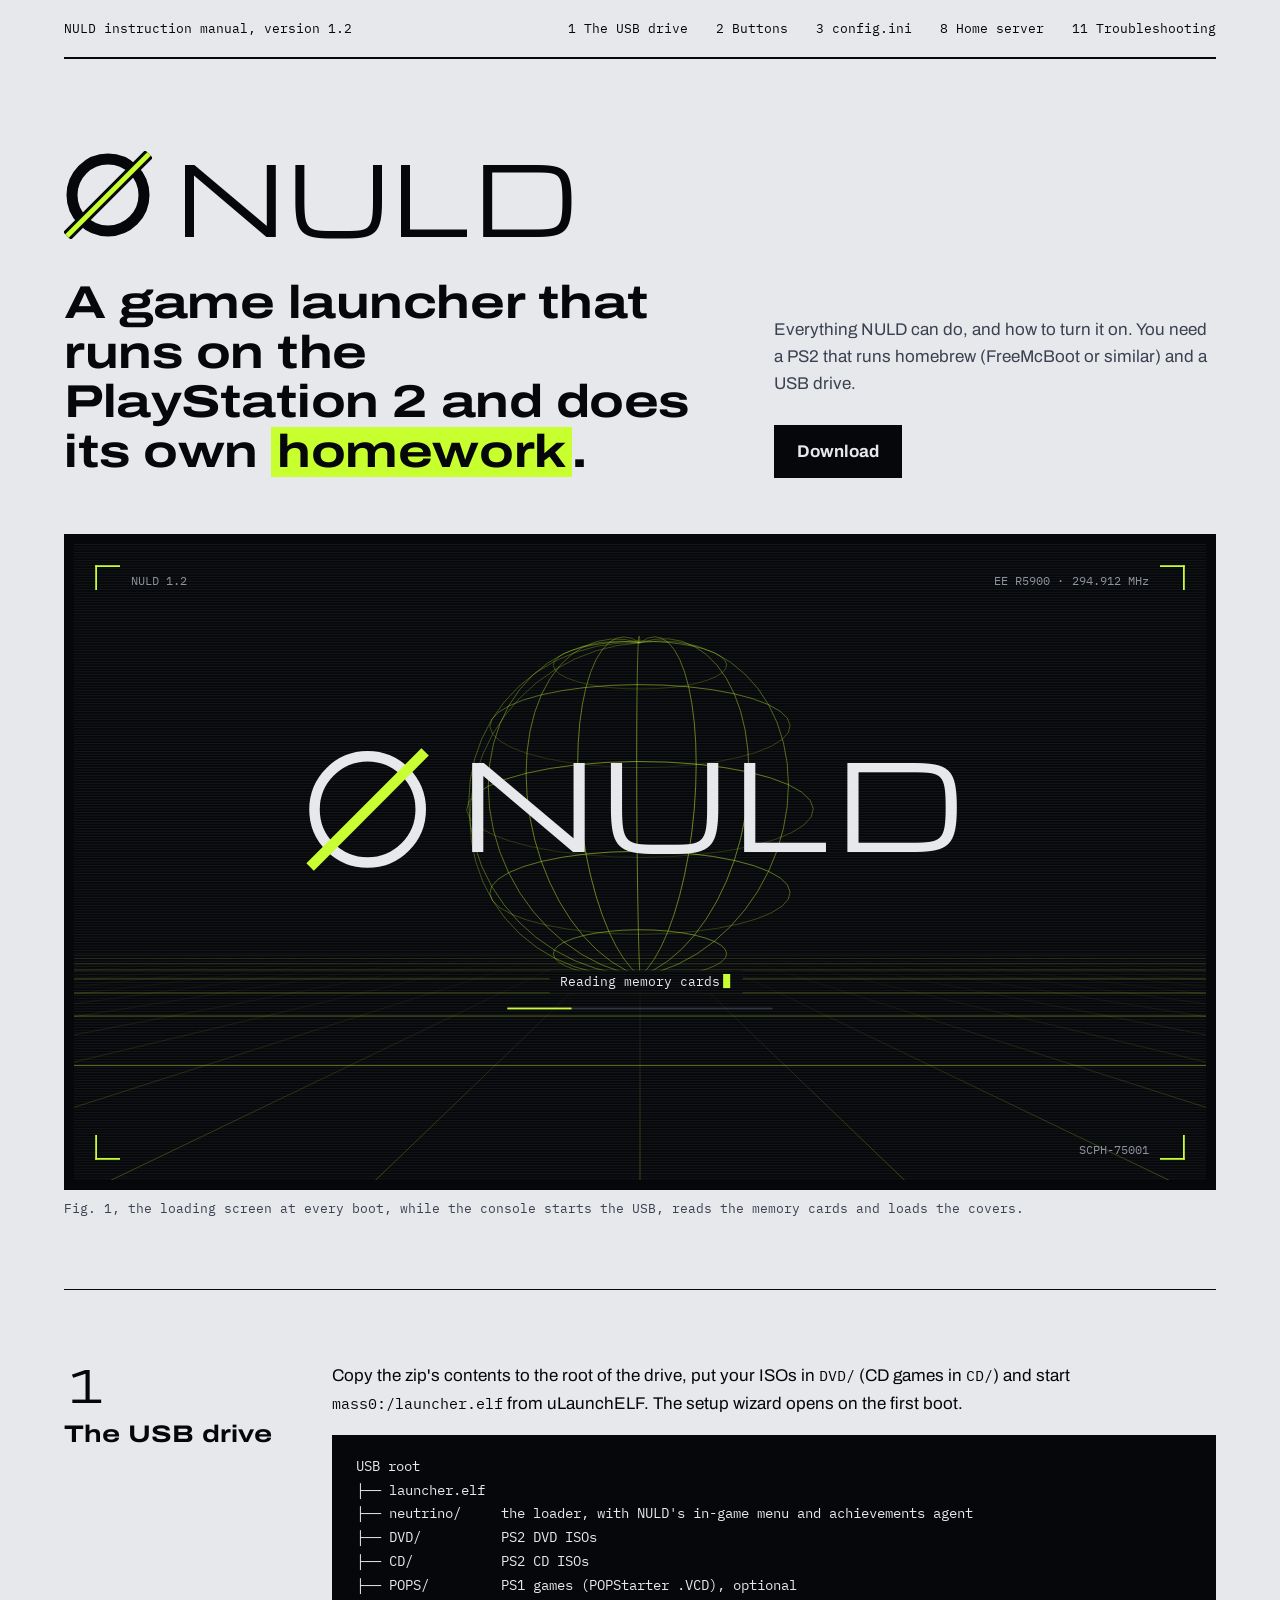
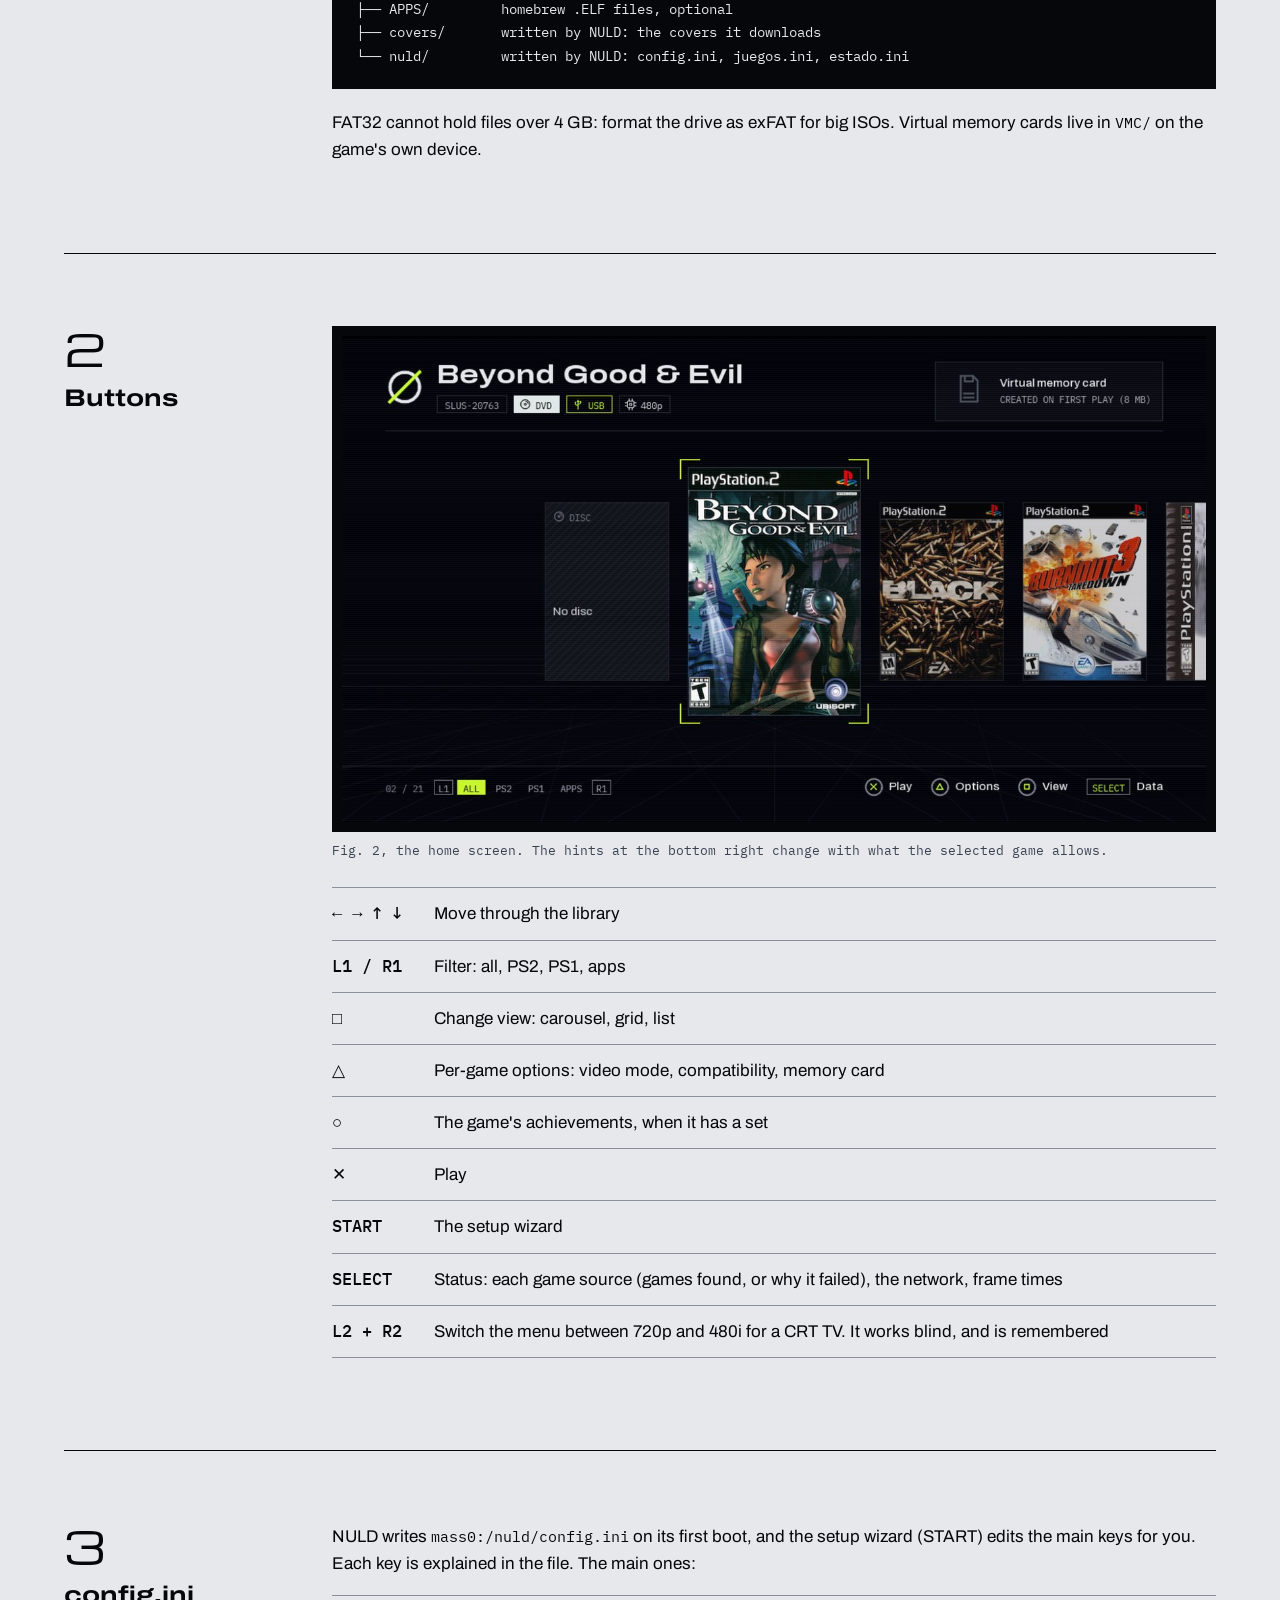
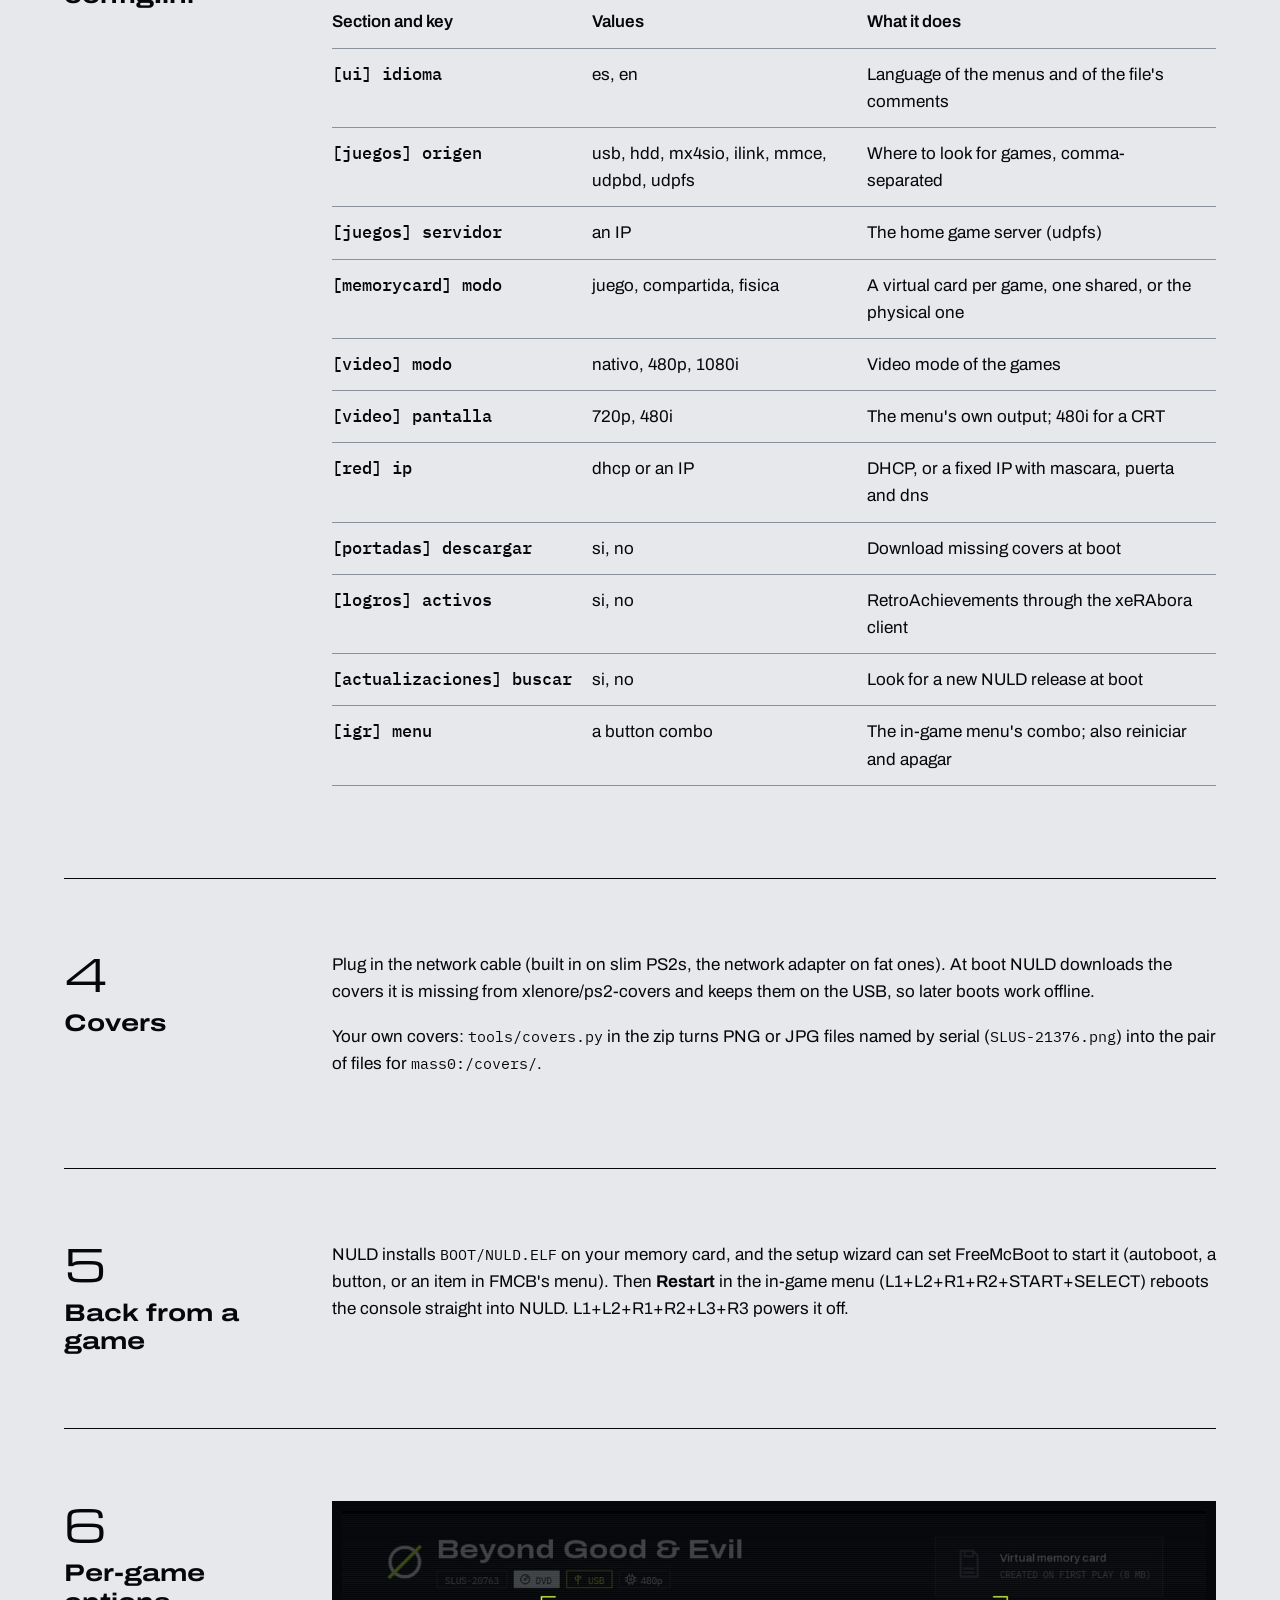
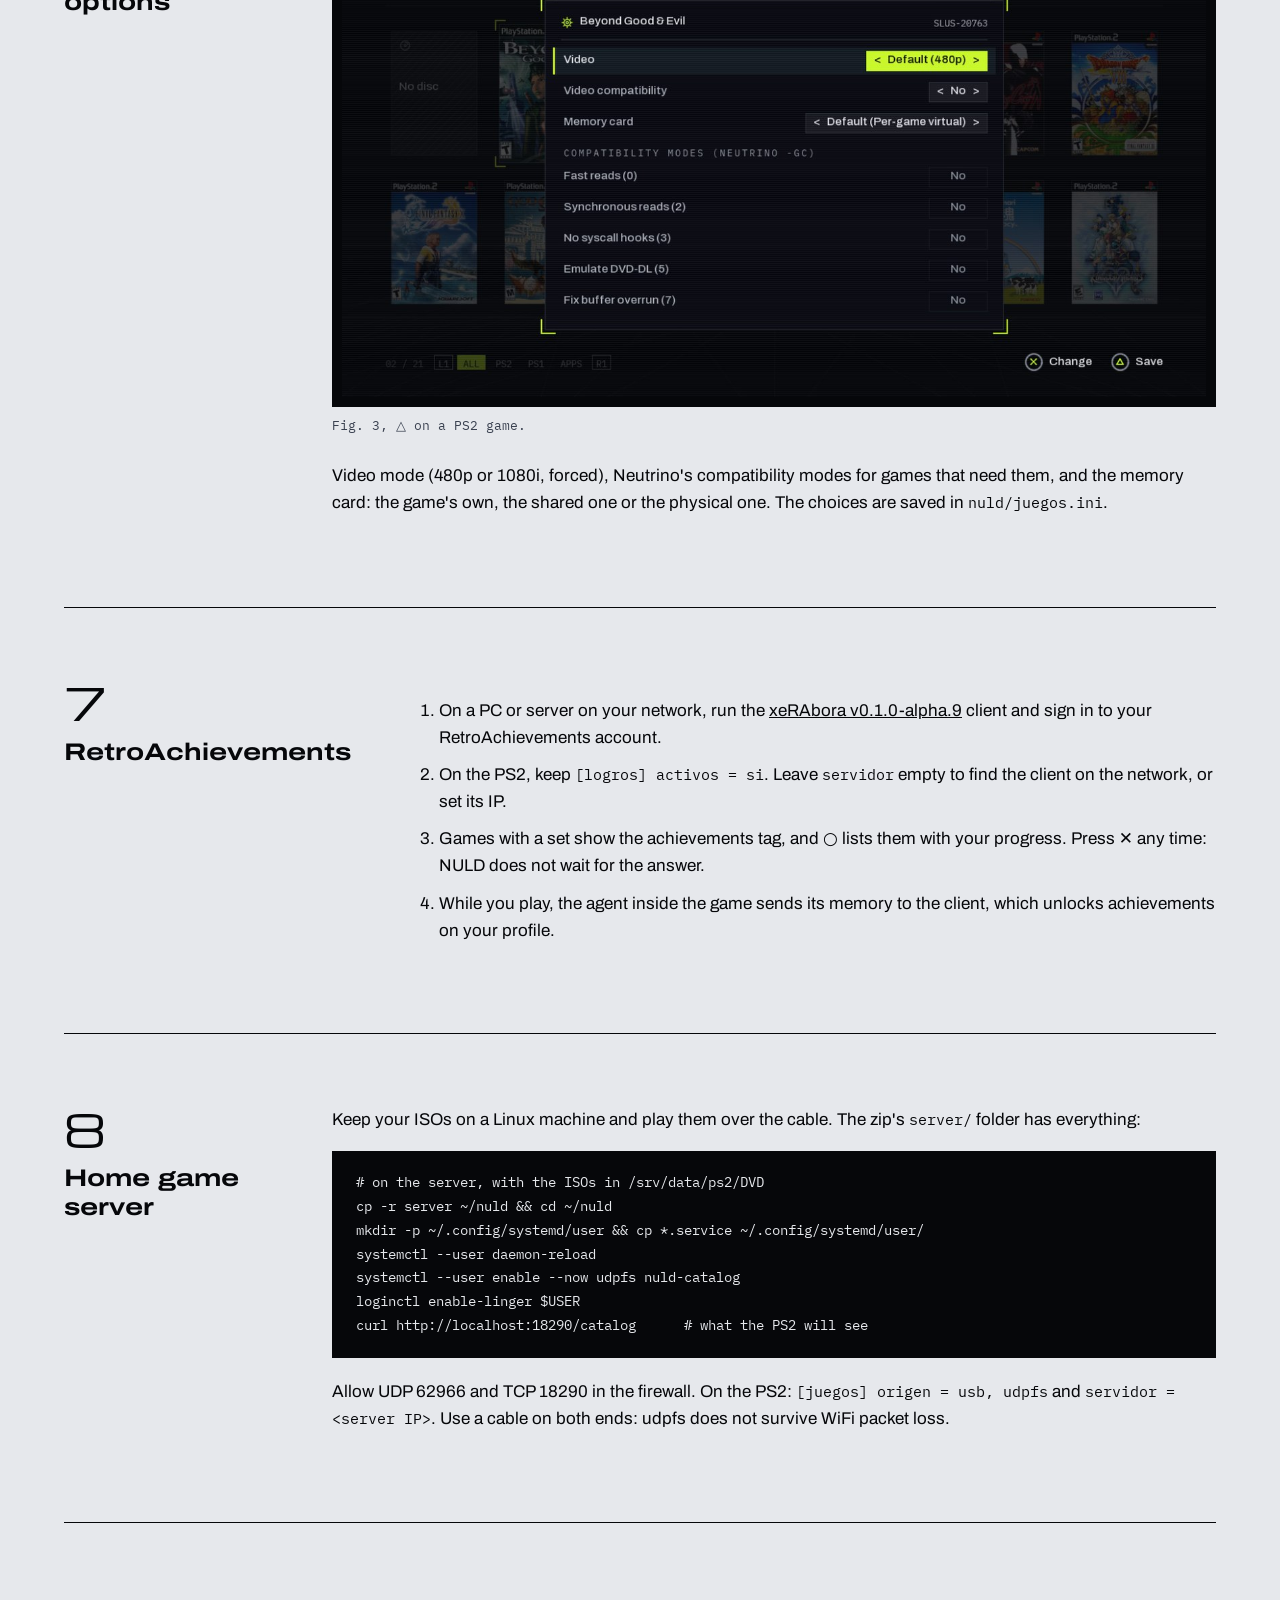
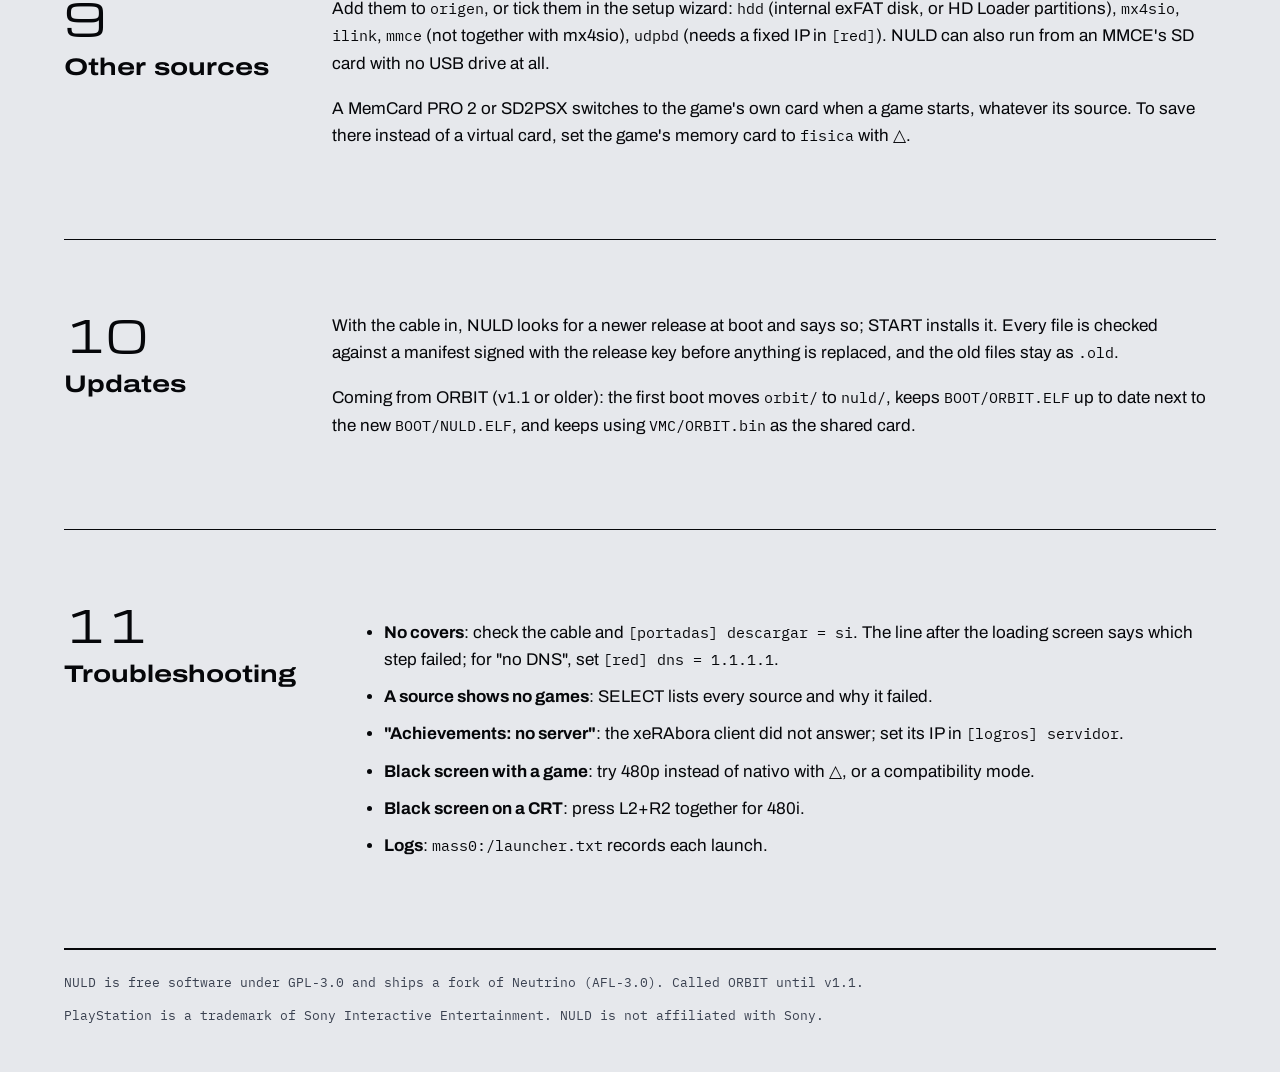
==== site/manual.html @ 672090c8 "Website in the NULD look: the loading screen live, screens in a viewer, the manual as its own page -" ====
<!doctype html>
<html lang="en">
<head>
<meta charset="utf-8">
<meta name="viewport" content="width=device-width, initial-scale=1">
<title>NULD manual</title>
<meta name="description" content="How to install and set up NULD, the PlayStation 2 game launcher: the USB drive, the buttons, config.ini, covers, achievements, the home game server and every game source.">
<meta name="theme-color" content="#E6E8EC">
<link rel="preload" href="fonts/archivo.woff2" as="font" type="font/woff2" crossorigin>
<link rel="stylesheet" href="site.css">
<script src="splash.js" defer></script>
<script src="release.js" defer></script>
</head>
<body class="paper">
<div class="wrap">
  <nav class="runhead" aria-label="Manual">
    <a href="./">NULD instruction manual, <span data-version="version {v}">version 1.2</span></a>
    <a href="#usb">1 The USB drive</a>
    <a href="#buttons">2 Buttons</a>
    <a href="#config">3 config.ini</a>
    <a href="#server">8 Home server</a>
    <a href="#help">11 Troubleshooting</a>
  </nav>

  <header class="cover">
    <div>
      <div class="logo">
        <svg width="88" height="88" viewBox="0 0 88 88" aria-hidden="true"><circle cx="44" cy="44" r="36" fill="none" stroke="#06070A" stroke-width="11"/><line x1="3" y1="85" x2="85" y2="3" stroke="#06070A" stroke-width="11"/><line x1="3" y1="85" x2="85" y2="3" stroke="#C8FF2E" stroke-width="5"/></svg>
        <span>NULD</span>
      </div>
      <h1>A game launcher that runs on the PlayStation&nbsp;2 and does its own <span class="mark">homework</span>.</h1>
    </div>
    <p>Everything NULD can do, and how to turn it on. You need a PS2 that runs homebrew (FreeMcBoot or similar) and a USB drive. <br><br><a class="btn ink" href="https://github.com/danielnuld/nuld/releases/latest" data-zip data-version="Download v{v}">Download</a></p>
    <figure class="fig">
      <div class="frame"><canvas data-nuld-splash data-version="1.2" role="img" aria-label="NULD's loading screen, animated: a wire sphere over a perspective floor and the four logo variants taking turns"></canvas></div>
      <figcaption>Fig. 1, the loading screen at every boot, while the console starts the USB, reads the memory cards and loads the covers.</figcaption>
    </figure>
  </header>

  <section class="chapter" id="usb">
    <header><b>1</b><h2>The USB drive</h2></header>
    <div>
      <p>Copy the zip's contents to the root of the drive, put your ISOs in <code>DVD/</code> (CD games in <code>CD/</code>) and start <code>mass0:/launcher.elf</code> from uLaunchELF. The setup wizard opens on the first boot.</p>
<pre>USB root
├── launcher.elf
├── neutrino/     the loader, with NULD's in-game menu and achievements agent
├── DVD/          PS2 DVD ISOs
├── CD/           PS2 CD ISOs
├── POPS/         PS1 games (POPStarter .VCD), optional
├── APPS/         homebrew .ELF files, optional
├── covers/       written by NULD: the covers it downloads
└── nuld/         written by NULD: config.ini, juegos.ini, estado.ini</pre>
      <p>FAT32 cannot hold files over 4 GB: format the drive as exFAT for big ISOs. Virtual memory cards live in <code>VMC/</code> on the game's own device.</p>
    </div>
  </section>

  <section class="chapter" id="buttons">
    <header><b>2</b><h2>Buttons</h2></header>
    <div>
      <figure class="fig" style="margin: 0 0 28px">
        <div class="frame"><img src="img/home-carousel.jpg" alt="Carousel view: Beyond Good and Evil selected, its tags at the top and the button hints at the bottom" width="1280" height="720" loading="lazy"></div>
        <figcaption>Fig. 2, the home screen. The hints at the bottom right change with what the selected game allows.</figcaption>
      </figure>
      <div class="scroll"><table>
        <tr><td>← → ↑ ↓</td><td>Move through the library</td></tr>
        <tr><td>L1 / R1</td><td>Filter: all, PS2, PS1, apps</td></tr>
        <tr><td>□</td><td>Change view: carousel, grid, list</td></tr>
        <tr><td>△</td><td>Per-game options: video mode, compatibility, memory card</td></tr>
        <tr><td>○</td><td>The game's achievements, when it has a set</td></tr>
        <tr><td>✕</td><td>Play</td></tr>
        <tr><td>START</td><td>The setup wizard</td></tr>
        <tr><td>SELECT</td><td>Status: each game source (games found, or why it failed), the network, frame times</td></tr>
        <tr><td>L2 + R2</td><td>Switch the menu between 720p and 480i for a CRT TV. It works blind, and is remembered</td></tr>
      </table></div>
    </div>
  </section>

  <section class="chapter" id="config">
    <header><b>3</b><h2>config.ini</h2></header>
    <div>
      <p>NULD writes <code>mass0:/nuld/config.ini</code> on its first boot, and the setup wizard (START) edits the main keys for you. Each key is explained in the file. The main ones:</p>
      <div class="scroll"><table>
        <tr><th>Section and key</th><th>Values</th><th>What it does</th></tr>
        <tr><td>[ui] idioma</td><td>es, en</td><td>Language of the menus and of the file's comments</td></tr>
        <tr><td>[juegos] origen</td><td>usb, hdd, mx4sio, ilink, mmce, udpbd, udpfs</td><td>Where to look for games, comma-separated</td></tr>
        <tr><td>[juegos] servidor</td><td>an IP</td><td>The home game server (udpfs)</td></tr>
        <tr><td>[memorycard] modo</td><td>juego, compartida, fisica</td><td>A virtual card per game, one shared, or the physical one</td></tr>
        <tr><td>[video] modo</td><td>nativo, 480p, 1080i</td><td>Video mode of the games</td></tr>
        <tr><td>[video] pantalla</td><td>720p, 480i</td><td>The menu's own output; 480i for a CRT</td></tr>
        <tr><td>[red] ip</td><td>dhcp or an IP</td><td>DHCP, or a fixed IP with mascara, puerta and dns</td></tr>
        <tr><td>[portadas] descargar</td><td>si, no</td><td>Download missing covers at boot</td></tr>
        <tr><td>[logros] activos</td><td>si, no</td><td>RetroAchievements through the xeRAbora client</td></tr>
        <tr><td>[actualizaciones] buscar</td><td>si, no</td><td>Look for a new NULD release at boot</td></tr>
        <tr><td>[igr] menu</td><td>a button combo</td><td>The in-game menu's combo; also reiniciar and apagar</td></tr>
      </table></div>
    </div>
  </section>

  <section class="chapter" id="covers">
    <header><b>4</b><h2>Covers</h2></header>
    <div>
      <p>Plug in the network cable (built in on slim PS2s, the network adapter on fat ones). At boot NULD downloads the covers it is missing from xlenore/ps2-covers and keeps them on the USB, so later boots work offline.</p>
      <p>Your own covers: <code>tools/covers.py</code> in the zip turns PNG or JPG files named by serial (<code>SLUS-21376.png</code>) into the pair of files for <code>mass0:/covers/</code>.</p>
    </div>
  </section>

  <section class="chapter" id="back">
    <header><b>5</b><h2>Back from a game</h2></header>
    <div>
      <p>NULD installs <code>BOOT/NULD.ELF</code> on your memory card, and the setup wizard can set FreeMcBoot to start it (autoboot, a button, or an item in FMCB's menu). Then <b>Restart</b> in the in-game menu (L1+L2+R1+R2+START+SELECT) reboots the console straight into NULD. L1+L2+R1+R2+L3+R3 powers it off.</p>
    </div>
  </section>

  <section class="chapter" id="options">
    <header><b>6</b><h2>Per-game options</h2></header>
    <div>
      <figure class="fig" style="margin: 0 0 28px">
        <div class="frame"><img src="img/options.jpg" alt="Per-game options panel over the dimmed home screen" width="1280" height="720" loading="lazy"></div>
        <figcaption>Fig. 3, △ on a PS2 game.</figcaption>
      </figure>
      <p>Video mode (480p or 1080i, forced), Neutrino's compatibility modes for games that need them, and the memory card: the game's own, the shared one or the physical one. The choices are saved in <code>nuld/juegos.ini</code>.</p>
    </div>
  </section>

  <section class="chapter" id="achievements">
    <header><b>7</b><h2>RetroAchievements</h2></header>
    <div>
      <ol>
        <li>On a PC or server on your network, run the <a href="https://github.com/hacan359/xerabora/releases/tag/v0.1.0-alpha.9">xeRAbora v0.1.0-alpha.9</a> client and sign in to your RetroAchievements account.</li>
        <li>On the PS2, keep <code>[logros] activos = si</code>. Leave <code>servidor</code> empty to find the client on the network, or set its IP.</li>
        <li>Games with a set show the achievements tag, and ○ lists them with your progress. Press ✕ any time: NULD does not wait for the answer.</li>
        <li>While you play, the agent inside the game sends its memory to the client, which unlocks achievements on your profile.</li>
      </ol>
    </div>
  </section>

  <section class="chapter" id="server">
    <header><b>8</b><h2>Home game server</h2></header>
    <div>
      <p>Keep your ISOs on a Linux machine and play them over the cable. The zip's <code>server/</code> folder has everything:</p>
<pre># on the server, with the ISOs in /srv/data/ps2/DVD
cp -r server ~/nuld &amp;&amp; cd ~/nuld
mkdir -p ~/.config/systemd/user &amp;&amp; cp *.service ~/.config/systemd/user/
systemctl --user daemon-reload
systemctl --user enable --now udpfs nuld-catalog
loginctl enable-linger $USER
curl http://localhost:18290/catalog      # what the PS2 will see</pre>
      <p>Allow UDP 62966 and TCP 18290 in the firewall. On the PS2: <code>[juegos] origen = usb, udpfs</code> and <code>servidor = &lt;server IP&gt;</code>. Use a cable on both ends: udpfs does not survive WiFi packet loss.</p>
    </div>
  </section>

  <section class="chapter" id="sources">
    <header><b>9</b><h2>Other sources</h2></header>
    <div>
      <p>Add them to <code>origen</code>, or tick them in the setup wizard: <code>hdd</code> (internal exFAT disk, or HD Loader partitions), <code>mx4sio</code>, <code>ilink</code>, <code>mmce</code> (not together with mx4sio), <code>udpbd</code> (needs a fixed IP in <code>[red]</code>). NULD can also run from an MMCE's SD card with no USB drive at all.</p>
      <p>A MemCard PRO 2 or SD2PSX switches to the game's own card when a game starts, whatever its source. To save there instead of a virtual card, set the game's memory card to <code>fisica</code> with △.</p>
    </div>
  </section>

  <section class="chapter" id="updates">
    <header><b>10</b><h2>Updates</h2></header>
    <div>
      <p>With the cable in, NULD looks for a newer release at boot and says so; START installs it. Every file is checked against a manifest signed with the release key before anything is replaced, and the old files stay as <code>.old</code>.</p>
      <p>Coming from ORBIT (v1.1 or older): the first boot moves <code>orbit/</code> to <code>nuld/</code>, keeps <code>BOOT/ORBIT.ELF</code> up to date next to the new <code>BOOT/NULD.ELF</code>, and keeps using <code>VMC/ORBIT.bin</code> as the shared card.</p>
    </div>
  </section>

  <section class="chapter" id="help" style="border-bottom: 0">
    <header><b>11</b><h2>Troubleshooting</h2></header>
    <div>
      <ul>
        <li><b>No covers</b>: check the cable and <code>[portadas] descargar = si</code>. The line after the loading screen says which step failed; for "no DNS", set <code>[red] dns = 1.1.1.1</code>.</li>
        <li><b>A source shows no games</b>: SELECT lists every source and why it failed.</li>
        <li><b>"Achievements: no server"</b>: the xeRAbora client did not answer; set its IP in <code>[logros] servidor</code>.</li>
        <li><b>Black screen with a game</b>: try 480p instead of nativo with △, or a compatibility mode.</li>
        <li><b>Black screen on a CRT</b>: press L2+R2 together for 480i.</li>
        <li><b>Logs</b>: <code>mass0:/launcher.txt</code> records each launch.</li>
      </ul>
    </div>
  </section>

  <footer class="site">
    <span>NULD is free software under GPL-3.0 and ships a fork of Neutrino (AFL-3.0). Called ORBIT until v1.1.</span>
    <span>PlayStation is a trademark of Sony Interactive Entertainment. NULD is not affiliated with Sony.</span>
  </footer>
</div>
</body>
</html>
---- site/site.css ----
/* NULD website: the launcher's palette and type (the canvas "NULD — identidad"). Fonts are served from fonts/
   (SIL OFL 1.1, licences beside them), nothing is loaded from other sites but GitHub's API (release.js). */
@font-face { font-family: Archivo; src: url(fonts/archivo.woff2) format("woff2"); font-weight: 400 800; font-stretch: 100% 125%; font-display: swap; }
@font-face { font-family: "IBM Plex Mono"; src: url(fonts/ibm-plex-mono-400.woff2) format("woff2"); font-weight: 400; font-display: swap; }
@font-face { font-family: "IBM Plex Mono"; src: url(fonts/ibm-plex-mono-500.woff2) format("woff2"); font-weight: 500; font-display: swap; }
@font-face { font-family: Michroma; src: url(fonts/michroma.woff2) format("woff2"); font-display: swap; }

:root {
  --bg: #06070A; --panel: #0C0E12; --steel: #1A1D23; --edge: #2A303A; --edge2: #3A4150;
  --mist: #8A919C; --text2: #A9B0BA; --fg: #E6E8EC; --acid: #C8FF2E;
  --mono: "IBM Plex Mono", ui-monospace, monospace;
}
* { box-sizing: border-box; }
html { scroll-behavior: smooth; }
body { margin: 0; background: var(--bg); color: var(--fg); font: 17px/1.6 Archivo, system-ui, sans-serif; }
a { color: var(--fg); }
a:hover { color: var(--acid); }
:focus-visible { outline: 2px solid var(--acid); outline-offset: 3px; }
img { max-width: 100%; height: auto; }
code { font-family: var(--mono); font-size: .9em; }
.wrap { max-width: 1200px; margin: 0 auto; padding-inline: 24px; }
.mono { font-family: var(--mono); }
.dim { color: var(--text2); }
.mist { color: var(--mist); }
.acid { color: var(--acid); }

/* nav */
.nav { border-bottom: 1px solid var(--steel); }
.nav .wrap { display: flex; flex-wrap: wrap; align-items: center; gap: 0 28px; min-height: 64px; }
.brand { display: flex; align-items: center; gap: 12px; text-decoration: none; margin-right: auto; padding: 12px 0; }
.brand span { font-family: Michroma, sans-serif; font-size: 17px; letter-spacing: .06em; }
.nav a:not(.brand):not(.btn) { color: var(--text2); text-decoration: none; font-size: 15px; padding: 12px 0; }
.nav a:not(.brand):not(.btn):hover, .nav a[aria-current] { color: var(--fg); }

/* buttons */
.btn { display: inline-flex; align-items: center; min-height: 48px; padding: 12px 22px; text-decoration: none; font-weight: 700; border: 1px solid var(--edge2); color: var(--fg); }
button.btn { background: none; font-family: inherit; cursor: pointer; }
.btn.small { font-weight: 500; }
.btn.solid { background: var(--acid); border-color: var(--acid); color: var(--bg); }
.btn.solid:hover { color: var(--bg); background: #d8ff66; }
.btn.small { min-height: 40px; padding: 8px 14px; font: 500 14px var(--mono); }
.btns { display: flex; flex-wrap: wrap; gap: 12px; }

/* type */
h1, h2, h3 { font-stretch: 125%; line-height: 1.08; }
h1 { margin: 0; font-weight: 700; font-size: clamp(34px, 4.4vw, 58px); letter-spacing: -.01em; }
h2 { margin: 0 0 12px; font-weight: 700; font-size: clamp(30px, 3vw, 38px); }
section { padding-top: 120px; }
.lead { margin: 0 0 32px; color: var(--text2); max-width: 680px; }

/* hero */
.hero { padding-top: 72px; }
.hero-top { display: flex; flex-wrap: wrap; gap: 28px 56px; align-items: flex-end; margin-bottom: 48px; }
.hero-top h1 { flex: 2 1 560px; }
.hero-top > div { flex: 1 1 320px; }
.hero-top p { margin: 0 0 24px; color: var(--text2); }
.screen { border: 1px solid var(--edge); background: var(--bg); }
.screen canvas { display: block; width: 100%; aspect-ratio: 16 / 9; }
.caption { display: flex; flex-wrap: wrap; gap: 8px 32px; padding-top: 14px; font: 13px var(--mono); color: var(--mist); }
.caption > :first-child { margin-right: auto; }

/* ruled table */
.rules { width: 100%; border-collapse: collapse; }
.scroll { overflow-x: auto; }
.rules td, .rules th { border-top: 1px solid var(--edge); padding: 20px 24px 20px 0; vertical-align: top; text-align: left; }
.rules tr:last-child td { border-bottom: 1px solid var(--edge); }
.rules .n { width: 56px; font: 13px var(--mono); color: var(--acid); padding-top: 24px; }
.rules .name { width: 280px; font-weight: 600; font-size: 19px; }
.rules .text { color: var(--text2); padding-right: 0; }

/* gallery: a scroll-snap strip with buttons, and a full-screen viewer */
.gallery-head { display: flex; flex-wrap: wrap; align-items: flex-end; gap: 16px 32px; margin-bottom: 28px; }
.gallery-head h2 { margin: 0; margin-right: auto; }
.strip { display: grid; grid-auto-flow: column; grid-auto-columns: min(78%, 760px); gap: 20px; overflow-x: auto;
  scroll-snap-type: x mandatory; --edge-pad: max(24px, calc((100vw - 1200px) / 2 + 24px));
  scroll-padding-inline: var(--edge-pad); padding: 0 var(--edge-pad) 16px; scrollbar-color: var(--edge2) transparent; }
.strip figure { margin: 0; scroll-snap-align: start; }
.strip button { display: block; width: 100%; padding: 0; border: 1px solid var(--edge); background: none; cursor: zoom-in; }
.strip img { display: block; width: 100%; aspect-ratio: 16 / 9; object-fit: cover; }
.strip figcaption { padding-top: 12px; font-size: 15px; color: var(--text2); }
.strip figcaption .mono { color: var(--acid); margin-right: 10px; font-size: 14px; }
.count { font: 14px var(--mono); color: var(--mist); }
.viewer { width: 100vw; height: 100vh; max-width: none; max-height: none; margin: 0; padding: 0; border: 0; background: rgba(6, 7, 10, .96); color: var(--fg); }
.viewer::backdrop { background: rgba(0, 0, 0, .7); }
.viewer[open] { display: grid; grid-template-rows: auto 1fr auto; }
.viewer header, .viewer footer { display: flex; flex-wrap: wrap; align-items: center; gap: 12px 20px; padding: 16px 24px; }
.viewer header .count { margin-right: auto; }
.viewer .stage { display: grid; place-items: center; min-height: 0; padding: 0 24px; }
.viewer .stage img { max-width: 100%; max-height: 100%; object-fit: contain; border: 1px solid var(--edge); }
.viewer footer p { margin: 0 auto 0 0; color: var(--text2); }

/* downloads: a file listing */
.files { width: 100%; border-collapse: collapse; font: 14px var(--mono); border: 1px solid var(--edge); }
.files td { padding: 16px 20px; border-top: 1px solid var(--edge); vertical-align: top; }
.files tr:first-child td { border-top: 0; background: var(--panel); }
.files td:nth-child(2) { color: var(--text2); font-family: Archivo, sans-serif; font-size: 15px; }
.files td:last-child { color: var(--mist); text-align: right; white-space: nowrap; }

/* steps */
.steps { list-style: none; margin: 0; padding: 0; display: grid; grid-template-columns: repeat(auto-fit, minmax(300px, 1fr)); gap: 0 32px; counter-reset: s; }
.steps li { border-top: 2px solid var(--fg); padding: 20px 0; counter-increment: s; }
.steps li::before { content: counter(s); display: block; font: 13px var(--mono); color: var(--acid); margin-bottom: 8px; }

footer.site { padding-block: 120px 56px; display: flex; flex-wrap: wrap; gap: 16px 40px; color: var(--mist); font-size: 14px; }
footer.site > :first-child { margin-right: auto; }

@media (max-width: 640px) {
  body { font-size: 16px; }
  section { padding-top: 88px; }
  .rules .name { width: 180px; }
}
@media (prefers-reduced-motion: reduce) { html { scroll-behavior: auto; } }

/* the manual: a printed page (light paper, black ink, the acid as a highlighter) */
body.paper { background: var(--fg); color: var(--bg); }
.paper a { color: var(--bg); }
.paper a:hover { color: #2B4BFF; }
.paper .ink2 { color: #3A4150; }
.paper .runhead { display: flex; flex-wrap: wrap; align-items: center; gap: 0 28px; border-bottom: 2px solid var(--bg); font: 13px var(--mono); }
.paper .runhead a { text-decoration: none; padding: 20px 0; }
.paper .runhead a:first-child { margin-right: auto; }
.paper .cover { padding-block: 88px 72px; display: flex; flex-wrap: wrap; gap: 40px 48px; align-items: flex-end; border-bottom: 1px solid var(--bg); }
.paper .cover .logo { display: flex; align-items: center; gap: 24px; margin-bottom: 36px; }
.paper .cover .logo span { font-family: Michroma, sans-serif; font-size: clamp(52px, 8vw, 96px); letter-spacing: .04em; line-height: 1; }
.paper .cover h1 { font-size: clamp(30px, 3.6vw, 46px); max-width: 640px; }
.paper .cover > div { flex: 1 1 520px; min-width: 0; }
.paper .cover > p { flex: 1 1 300px; margin: 0; color: #3A4150; }
.paper .mark { background: var(--acid); padding: 0 6px; }
.paper .fig { flex: 1 1 100%; margin: 16px 0 0; }
.paper .fig .frame { border: 10px solid var(--bg); background: var(--bg); }
.paper .fig .frame canvas, .paper .fig .frame img { display: block; width: 100%; aspect-ratio: 16 / 9; object-fit: cover; }
.paper figcaption { font: 13px var(--mono); padding-top: 10px; color: #3A4150; }
.paper .chapter { display: flex; flex-wrap: wrap; gap: 20px 48px; padding-block: 72px; border-bottom: 1px solid var(--bg); }
.paper .chapter > header { flex: 0 0 220px; }
.paper .chapter > header b { display: block; font: 44px/1 Michroma, sans-serif; }
.paper .chapter > header h2 { margin: 14px 0 0; font-size: 24px; line-height: 1.2; }
.paper .chapter > div { flex: 1 1 560px; min-width: 0; }
.paper .chapter p { margin: 0 0 18px; }
.paper .chapter li { margin-bottom: 10px; }
.paper pre { margin: 0 0 20px; background: var(--bg); color: var(--fg); font: 14px/1.7 var(--mono); padding: 20px 24px; overflow-x: auto; }
.paper table { width: 100%; border-collapse: collapse; margin-bottom: 20px; }
.paper th, .paper td { border-top: 1px solid var(--mist); padding: 12px 20px 12px 0; text-align: left; vertical-align: top; }
.paper th { font-weight: 600; }
.paper tr:last-child td { border-bottom: 1px solid var(--mist); }
.paper td:first-child { font-family: var(--mono); font-weight: 500; white-space: nowrap; }
.paper .btn.ink { background: var(--bg); color: var(--fg); border-color: var(--bg); }
.paper .btn.ink:hover { color: var(--acid); }
.paper footer.site { color: #3A4150; border-top: 2px solid var(--bg); padding-block: 24px 48px; font: 13px var(--mono); }
.paper :focus-visible { outline-color: #2B4BFF; }
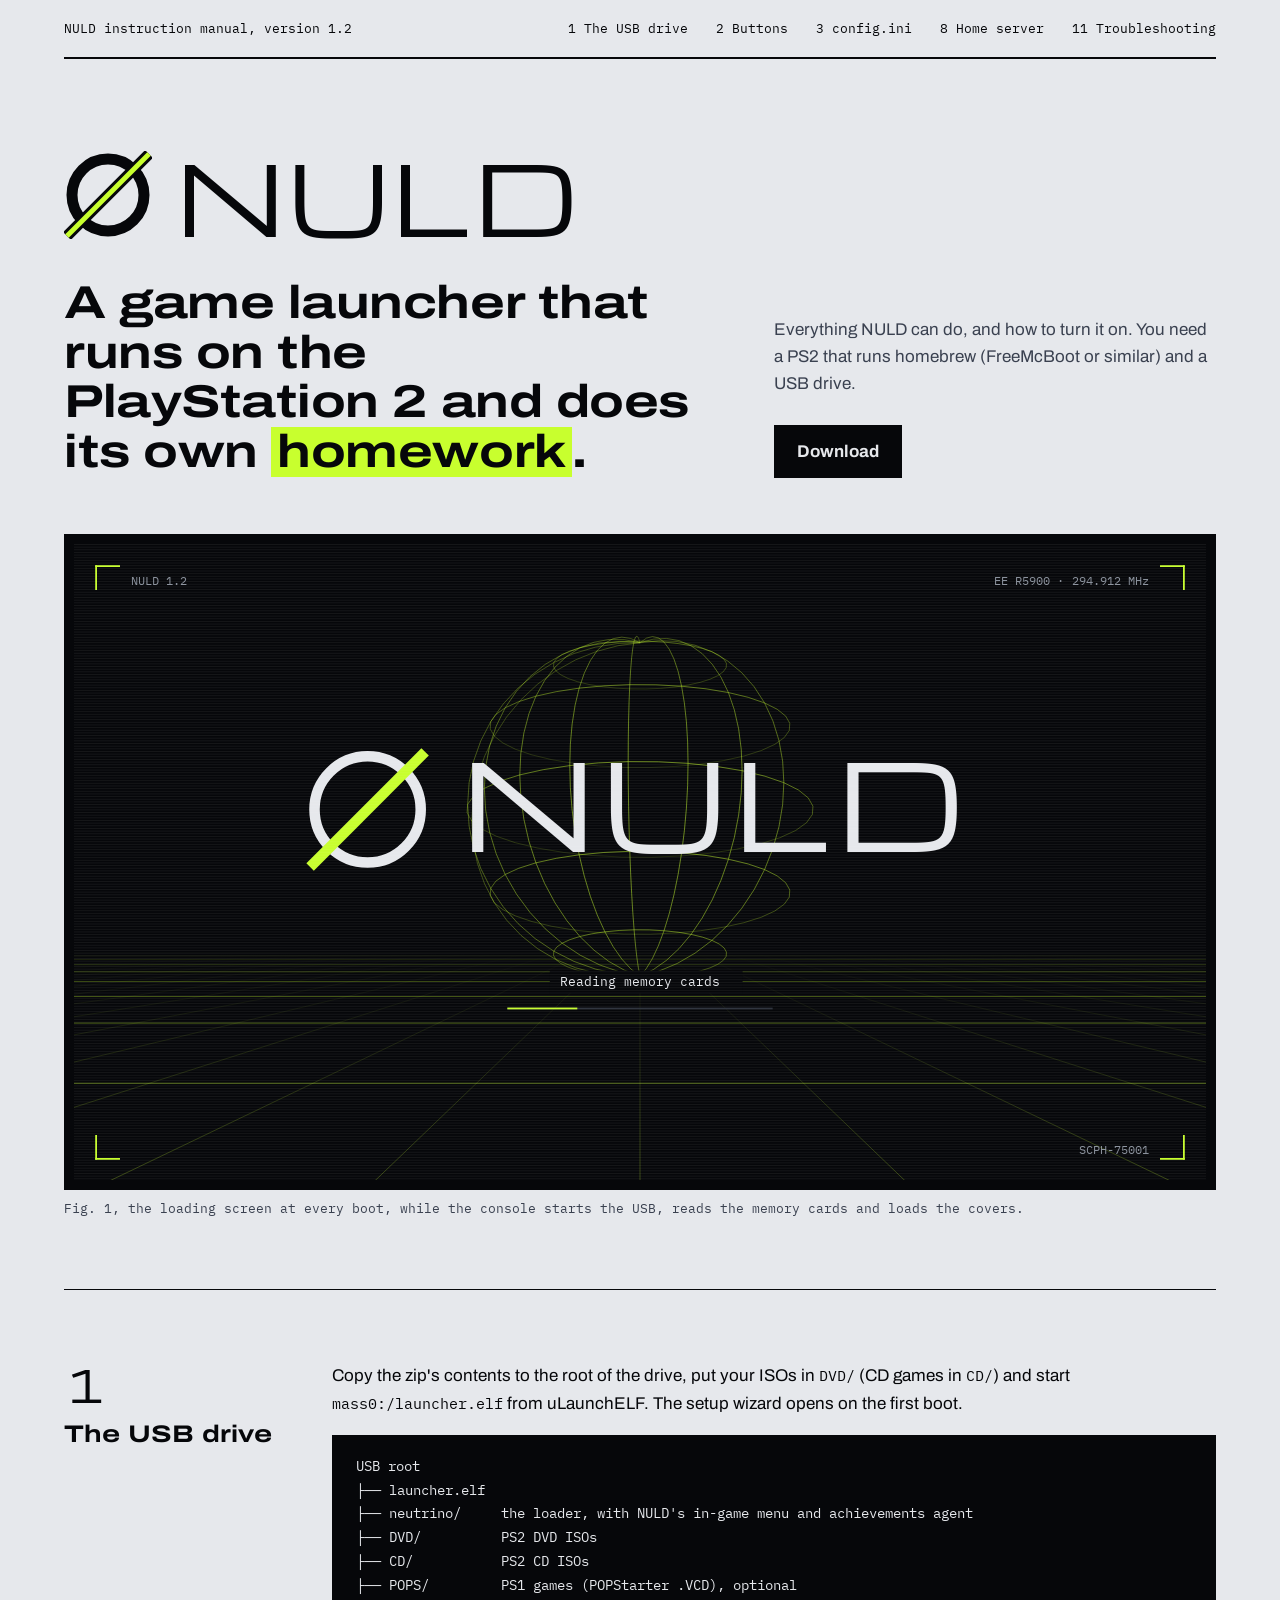
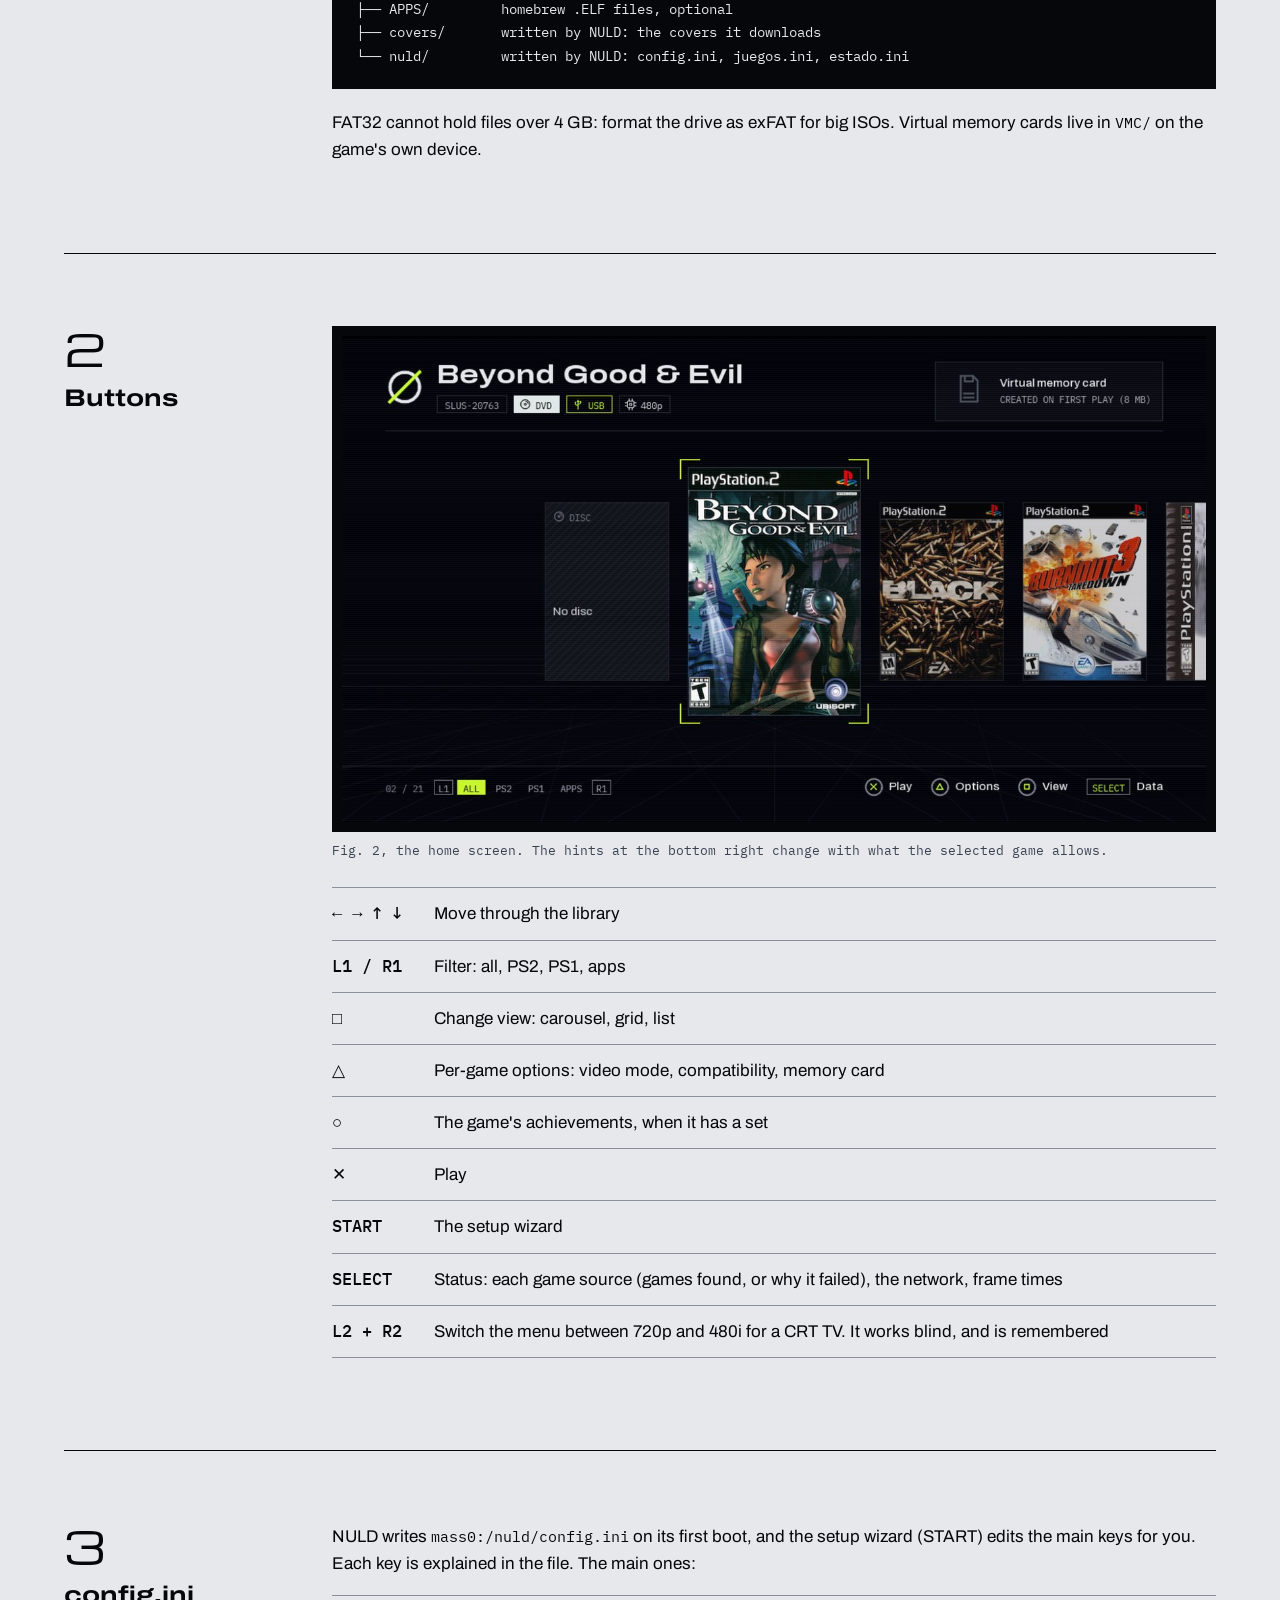
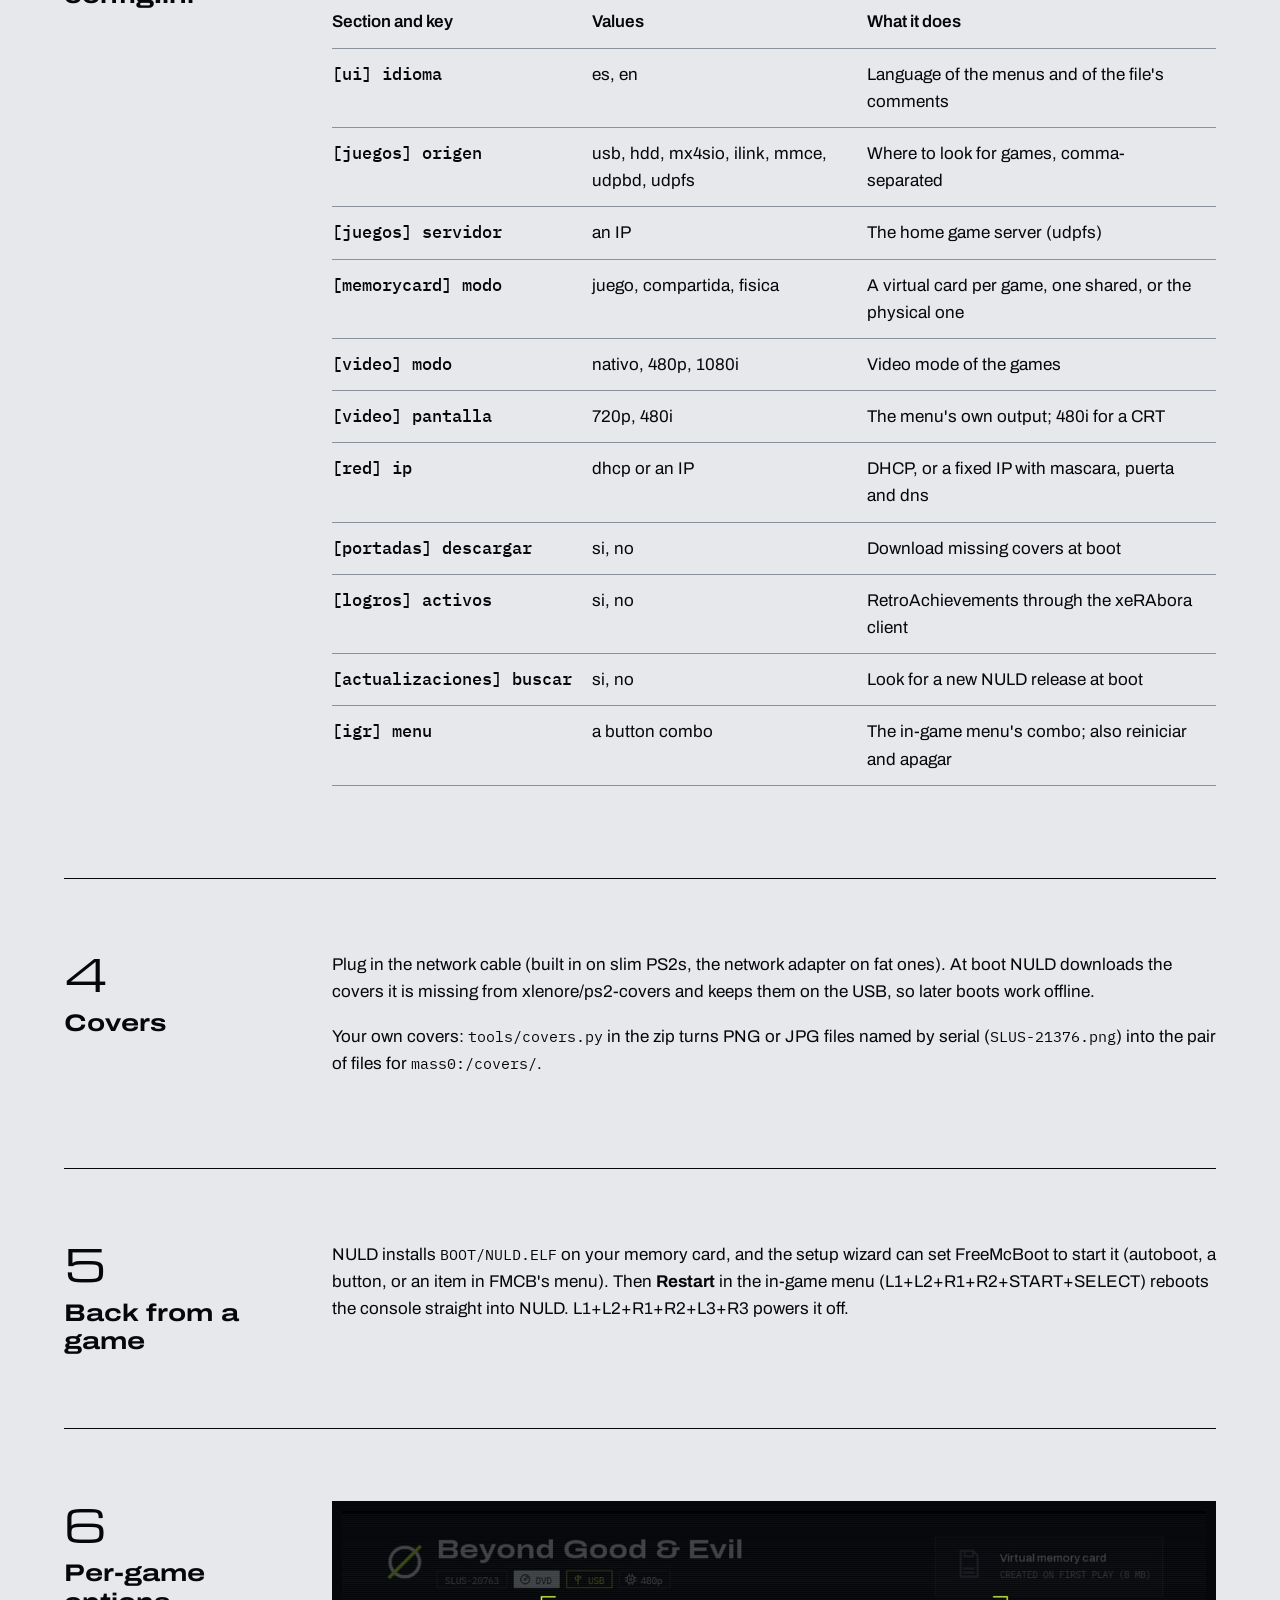
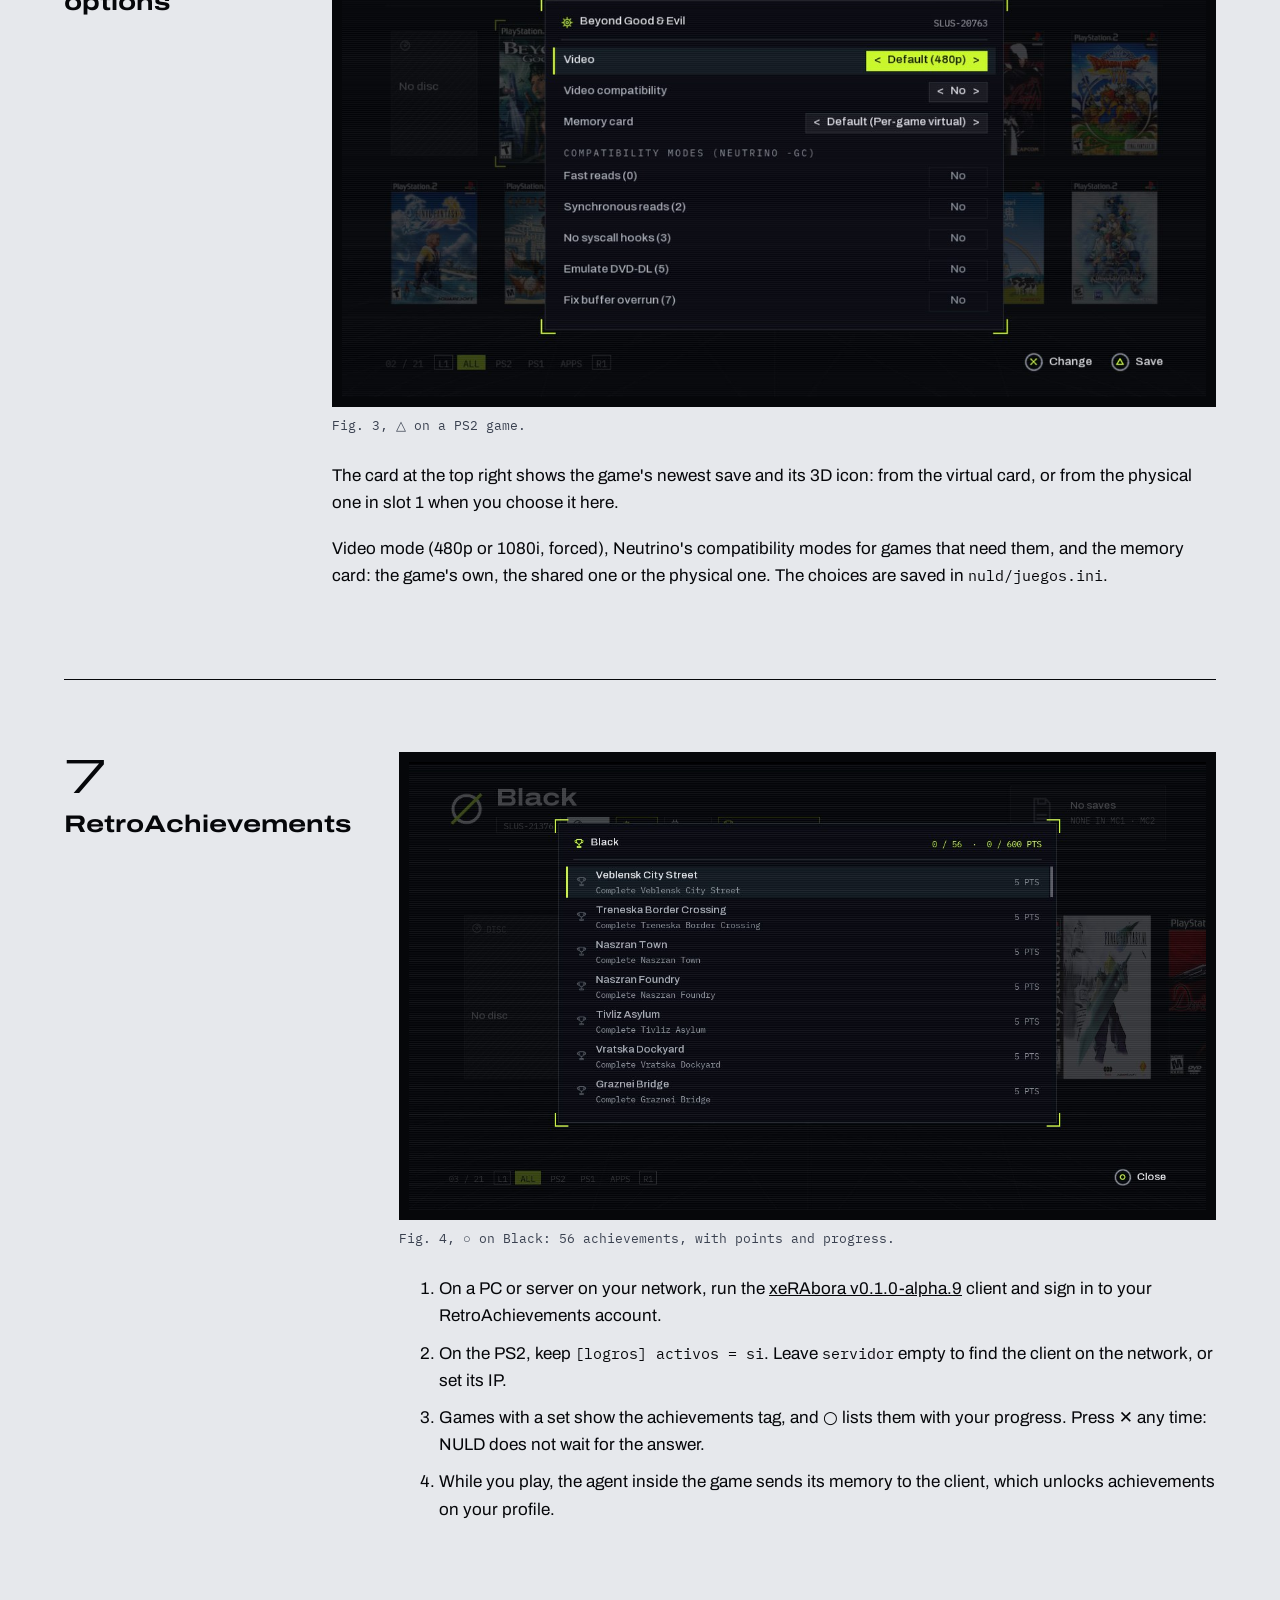
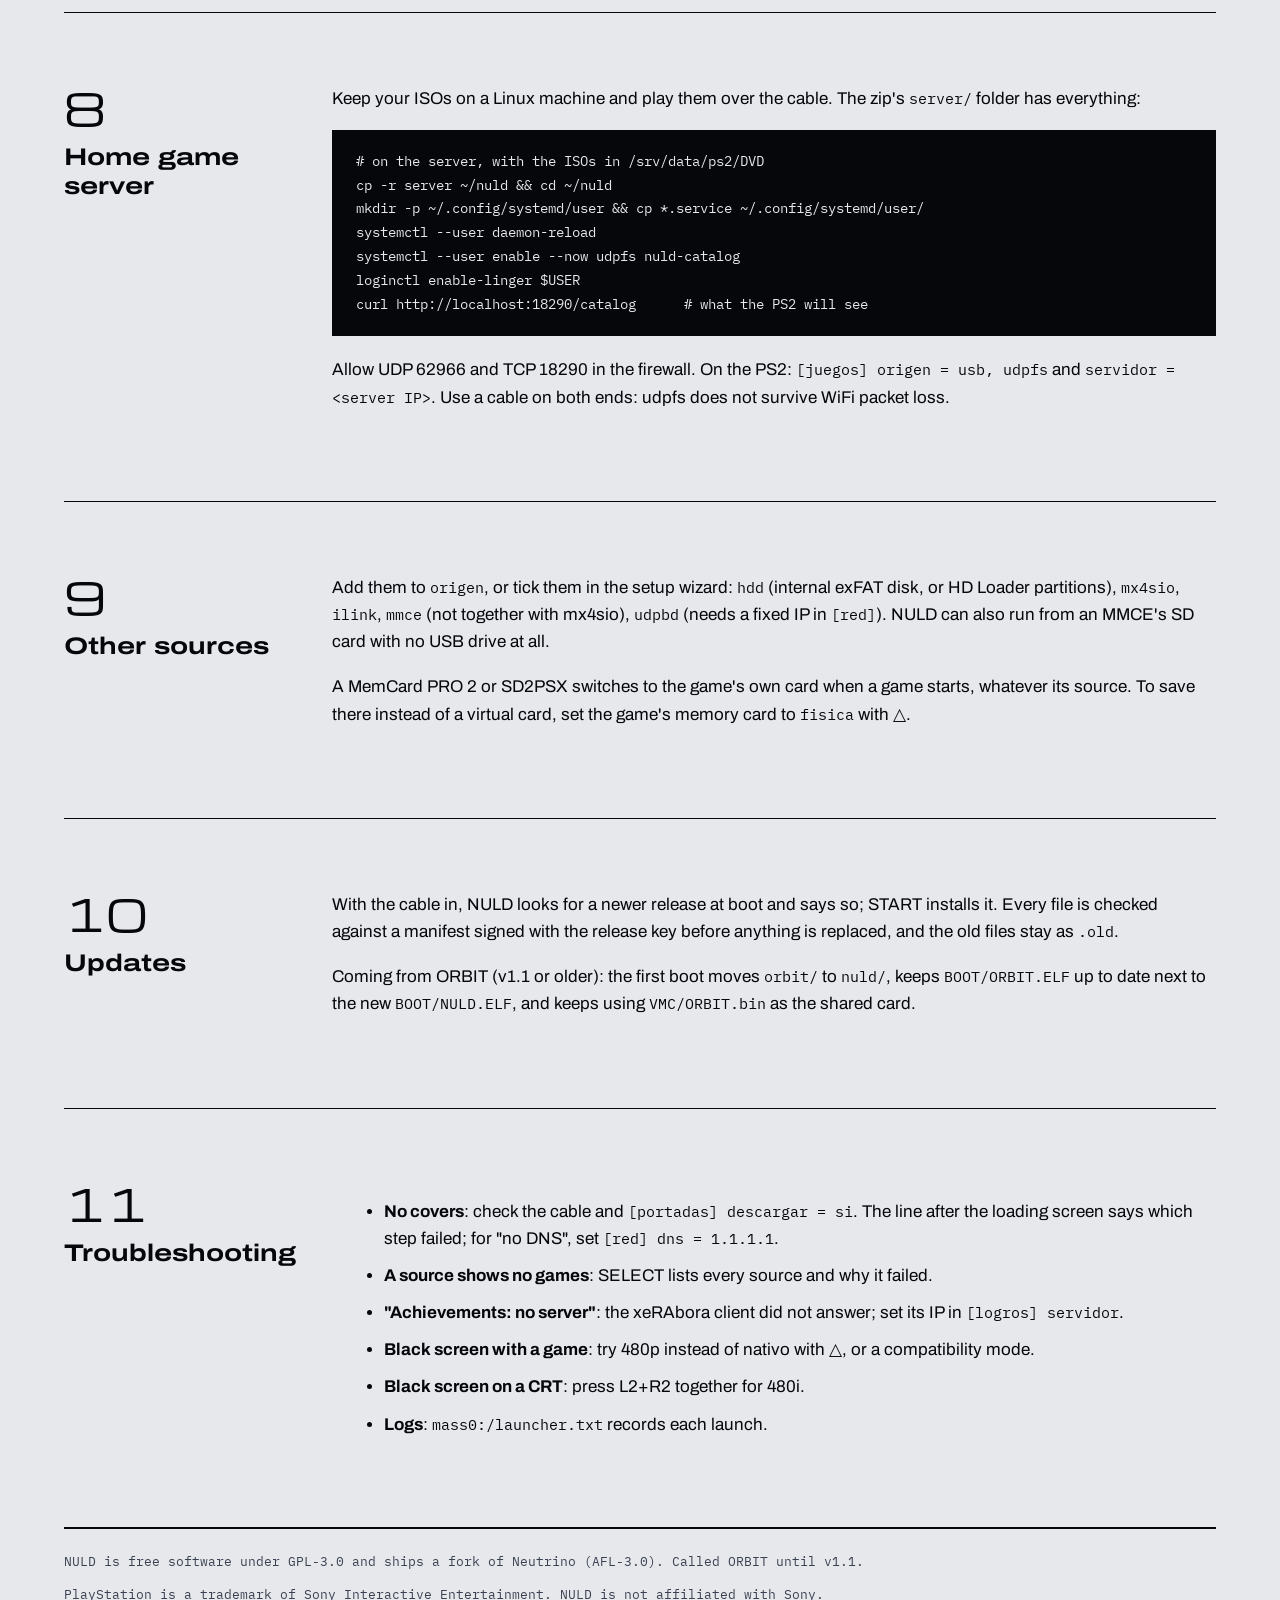
==== commit 8179e8da: "Website: save icon and achievements screenshots in NULD's look (PCSX2, Black's 56 achievements throu" ====
--- a/site/manual.html
+++ b/site/manual.html
@@ -118,6 +118,7 @@
         <div class="frame"><img src="img/options.jpg" alt="Per-game options panel over the dimmed home screen" width="1280" height="720" loading="lazy"></div>
         <figcaption>Fig. 3, △ on a PS2 game.</figcaption>
       </figure>
+      <p>The card at the top right shows the game's newest save and its 3D icon: from the virtual card, or from the physical one in slot 1 when you choose it here.</p>
       <p>Video mode (480p or 1080i, forced), Neutrino's compatibility modes for games that need them, and the memory card: the game's own, the shared one or the physical one. The choices are saved in <code>nuld/juegos.ini</code>.</p>
     </div>
   </section>
@@ -125,6 +126,10 @@
   <section class="chapter" id="achievements">
     <header><b>7</b><h2>RetroAchievements</h2></header>
     <div>
+      <figure class="fig" style="margin: 0 0 28px">
+        <div class="frame"><img src="img/achievements.jpg" alt="Achievements panel for Black: 0 of 56, 0 of 600 points" width="1280" height="720" loading="lazy"></div>
+        <figcaption>Fig. 4, ○ on Black: 56 achievements, with points and progress.</figcaption>
+      </figure>
       <ol>
         <li>On a PC or server on your network, run the <a href="https://github.com/hacan359/xerabora/releases/tag/v0.1.0-alpha.9">xeRAbora v0.1.0-alpha.9</a> client and sign in to your RetroAchievements account.</li>
         <li>On the PS2, keep <code>[logros] activos = si</code>. Leave <code>servidor</code> empty to find the client on the network, or set its IP.</li>
